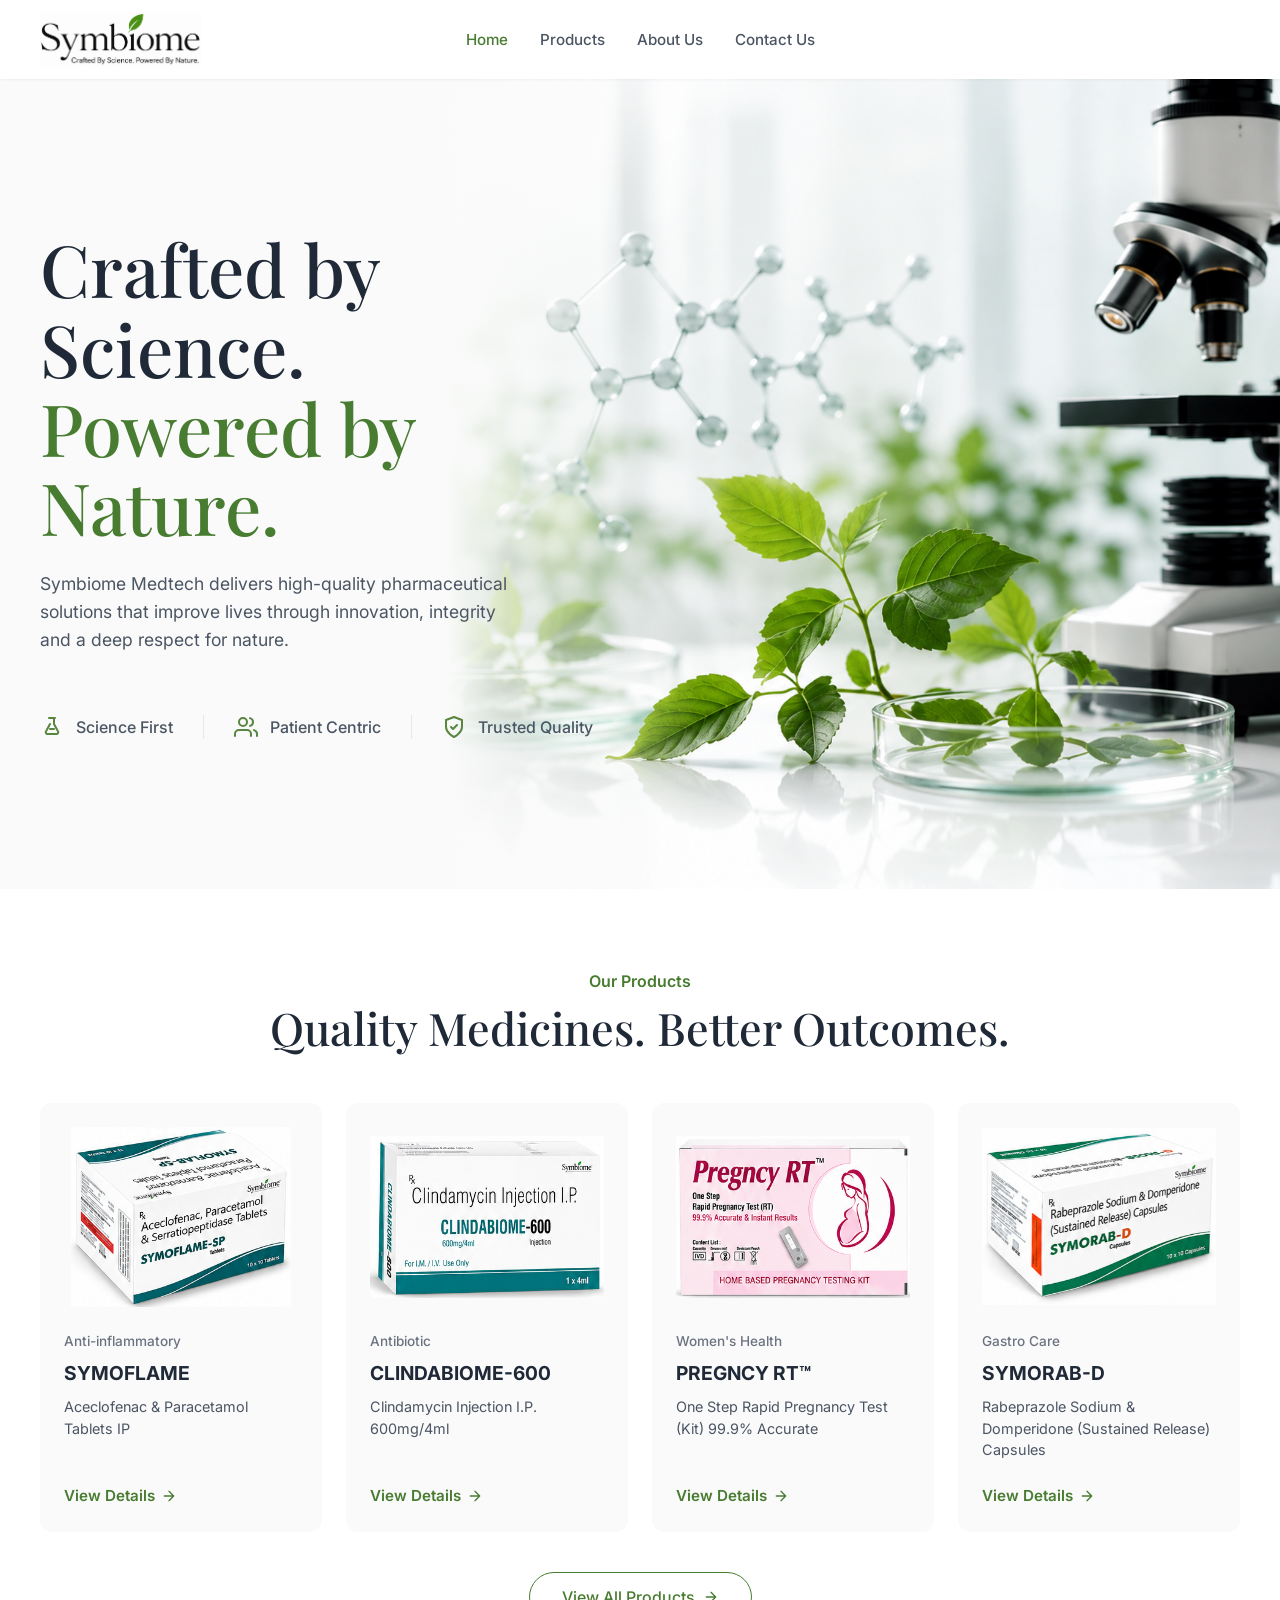
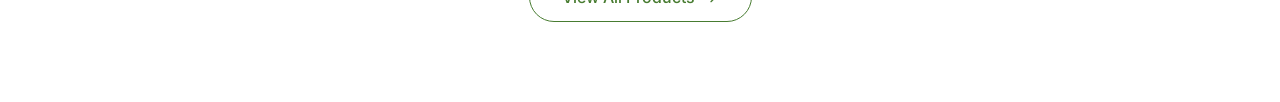
==== index.html @ 0b1f4dd1 "Building products page" ====
<!DOCTYPE html>
<html lang="en">

<head>
    <meta charset="UTF-8">
    <meta name="viewport" content="width=device-width, initial-scale=1.0">
    <title>Symbiome | Crafted by Science. Powered by Nature.</title>
    <link rel="preconnect" href="https://fonts.googleapis.com">
    <link rel="preconnect" href="https://fonts.gstatic.com" crossorigin>
    <link
        href="https://fonts.googleapis.com/css2?family=Inter:wght@400;500;600&family=Playfair+Display:wght@400;500;600;700&display=swap"
        rel="stylesheet">
    <link rel="stylesheet" href="styles.css">
</head>

<body>

    <!-- Header Navigation -->
    <header class="navbar">
        <div class="nav-container">
            <div class="logo">
                <a href="index.html">
                    <img src="images/logo.png" alt="Symbiome Logo" class="logo-img">
                </a>
            </div>

            <nav class="nav-links">
                <a href="index.html" class="active">Home</a>
                <a href="products.html">Products</a>
                <a href="about.html">About Us</a>
                <a href="contact.html">Contact Us</a>
            </nav>

            <button class="mobile-menu-btn" aria-label="Toggle navigation">
                <span class="bar"></span>
                <span class="bar"></span>
                <span class="bar"></span>
            </button>
        </div>
    </header>

    <!-- Hero Section -->
    <section class="hero-section">
        <!-- The background image could be absolute positioned or as a separate column.
             Based on the image, the background seems mostly a light subtle color or white, 
             and the microscope image is placed on the right. -->
        <div class="hero-bg-image">
            <img src="images/home-hero.png" alt="Microscope and plant on desk">
        </div>

        <div class="hero-container">
            <div class="hero-content">
                <h1 class="hero-title">
                    Crafted by Science.<br>
                    <span class="text-green">Powered by Nature.</span>
                </h1>

                <p class="hero-description">
                    Symbiome Medtech delivers high-quality pharmaceutical solutions that improve lives through
                    innovation, integrity and a deep respect for nature.
                </p>



                <div class="hero-features">
                    <div class="feature-item">
                        <div class="feature-icon">
                            <!-- Beaker Icon -->
                            <svg width="24" height="24" viewBox="0 0 24 24" fill="none" stroke="#58853f"
                                stroke-width="2" stroke-linecap="round" stroke-linejoin="round">
                                <path d="M9 3h6" />
                                <path d="M10 9l-3.5 6.5A2 2 0 0 0 8.24 19h7.53a2 2 0 0 0 1.74-3.5L14 9V3M10 14h4" />
                            </svg>
                        </div>
                        <span class="feature-text">Science First</span>
                    </div>

                    <div class="feature-divider"></div>

                    <div class="feature-item">
                        <div class="feature-icon">
                            <!-- People Icon -->
                            <svg width="24" height="24" viewBox="0 0 24 24" fill="none" stroke="#58853f"
                                stroke-width="2" stroke-linecap="round" stroke-linejoin="round">
                                <path d="M17 21v-2a4 4 0 0 0-4-4H5a4 4 0 0 0-4 4v2" />
                                <circle cx="9" cy="7" r="4" />
                                <path d="M23 21v-2a4 4 0 0 0-3-3.87" />
                                <path d="M16 3.13a4 4 0 0 1 0 7.75" />
                            </svg>
                        </div>
                        <span class="feature-text">Patient Centric</span>
                    </div>

                    <div class="feature-divider"></div>

                    <div class="feature-item">
                        <div class="feature-icon">
                            <!-- Shield Check Icon -->
                            <svg width="24" height="24" viewBox="0 0 24 24" fill="none" stroke="#58853f"
                                stroke-width="2" stroke-linecap="round" stroke-linejoin="round">
                                <path d="M12 22s8-4 8-10V5l-8-3-8 3v7c0 6 8 10 8 10z" />
                                <path d="M9 12l2 2 4-4" />
                            </svg>
                        </div>
                        <span class="feature-text">Trusted Quality</span>
                    </div>
                </div>
            </div>
        </div>
    </section>

    <!-- Products Section -->
    <section class="products-section">
        <div class="container">
            <div class="section-header text-center">
                <span class="subheading text-green">Our Products</span>
                <h2 class="heading">Quality Medicines. Better Outcomes.</h2>
            </div>
            
            <div class="products-grid">
                <!-- Product 1 -->
                <div class="product-card">
                    <div class="product-image">
                        <img src="images/prod1.png" alt="SYMOFLAME">
                    </div>
                    <div class="product-info">
                        <span class="product-category">Anti-inflammatory</span>
                        <h3 class="product-title">SYMOFLAME</h3>
                        <p class="product-desc">Aceclofenac & Paracetamol Tablets IP</p>
                        <a href="#" class="view-details">View Details <svg width="16" height="16" viewBox="0 0 24 24" fill="none" stroke="currentColor" stroke-width="2" stroke-linecap="round" stroke-linejoin="round"><path d="M5 12h14M12 5l7 7-7 7"/></svg></a>
                    </div>
                </div>

                <!-- Product 2 -->
                <div class="product-card">
                    <div class="product-image">
                        <img src="images/prod2.png" alt="CLINDABIOME-600">
                    </div>
                    <div class="product-info">
                        <span class="product-category">Antibiotic</span>
                        <h3 class="product-title">CLINDABIOME-600</h3>
                        <p class="product-desc">Clindamycin Injection I.P. 600mg/4ml</p>
                        <a href="#" class="view-details">View Details <svg width="16" height="16" viewBox="0 0 24 24" fill="none" stroke="currentColor" stroke-width="2" stroke-linecap="round" stroke-linejoin="round"><path d="M5 12h14M12 5l7 7-7 7"/></svg></a>
                    </div>
                </div>

                <!-- Product 3 -->
                <div class="product-card">
                    <div class="product-image">
                        <img src="images/prod3.png" alt="PREGNCY RT">
                    </div>
                    <div class="product-info">
                        <span class="product-category">Women's Health</span>
                        <h3 class="product-title">PREGNCY RT&trade;</h3>
                        <p class="product-desc">One Step Rapid Pregnancy Test (Kit) 99.9% Accurate</p>
                        <a href="#" class="view-details">View Details <svg width="16" height="16" viewBox="0 0 24 24" fill="none" stroke="currentColor" stroke-width="2" stroke-linecap="round" stroke-linejoin="round"><path d="M5 12h14M12 5l7 7-7 7"/></svg></a>
                    </div>
                </div>

                <!-- Product 4 -->
                <div class="product-card">
                    <div class="product-image">
                        <img src="images/prod4.png" alt="SYMORAB-D">
                    </div>
                    <div class="product-info">
                        <span class="product-category">Gastro Care</span>
                        <h3 class="product-title">SYMORAB-D</h3>
                        <p class="product-desc">Rabeprazole Sodium & Domperidone (Sustained Release) Capsules</p>
                        <a href="#" class="view-details">View Details <svg width="16" height="16" viewBox="0 0 24 24" fill="none" stroke="currentColor" stroke-width="2" stroke-linecap="round" stroke-linejoin="round"><path d="M5 12h14M12 5l7 7-7 7"/></svg></a>
                    </div>
                </div>
            </div>

            <div class="text-center mt-40">
                <a href="#" class="btn btn-outline">View All Products <svg width="16" height="16" viewBox="0 0 24 24" fill="none" stroke="currentColor" stroke-width="2" stroke-linecap="round" stroke-linejoin="round"><path d="M5 12h14M12 5l7 7-7 7"/></svg></a>
            </div>
        </div>
    </section>

    <script>
        const mobileMenuBtn = document.querySelector('.mobile-menu-btn');
        const navLinks = document.querySelector('.nav-links');

        mobileMenuBtn.addEventListener('click', () => {
            navLinks.classList.toggle('active-menu');
            mobileMenuBtn.classList.toggle('open');
        });
    </script>
</body>

</html>
---- styles.css ----
/* CSS Variables */
:root {
    --primary-green: #487C31;
    --dark-green: #376324;
    --text-dark: #1F2937;
    --text-gray: #4B5563;
    --text-light: #6B7280;
    --bg-white: #ffffff;
    --border-color: #E5E7EB;

    --font-serif: 'Playfair Display', serif;
    --font-sans: 'Inter', sans-serif;
}

/* Reset and Base Styles */
* {
    margin: 0;
    padding: 0;
    box-sizing: border-box;
}

body {
    font-family: var(--font-sans);
    color: var(--text-dark);
    line-height: 1.5;
    background-color: var(--bg-white);
    overflow-x: hidden;
}

a {
    text-decoration: none;
    color: inherit;
    transition: all 0.3s ease;
}

/* Typography */
h1,
h2,
h3,
h4,
h5,
h6 {
    font-family: var(--font-serif);
    color: var(--text-dark);
    font-weight: 500;
}

.text-green {
    color: var(--primary-green);
}

/* Buttons */
.btn {
    display: inline-flex;
    align-items: center;
    justify-content: center;
    gap: 8px;
    background-color: var(--primary-green);
    color: white;
    font-weight: 500;
    border-radius: 9999px;
    border: none;
    cursor: pointer;
    transition: background-color 0.3s ease, transform 0.2s ease;
    text-decoration: none;
}

.btn:hover {
    background-color: var(--dark-green);
    transform: translateY(-2px);
}

.btn-primary {
    padding: 10px 24px;
    font-size: 0.95rem;
}

.btn-large {
    padding: 14px 32px;
    font-size: 1.1rem;
}

/* Header Navigation */
.navbar {
    position: relative;
    z-index: 100;
    background-color: var(--bg-white);
    box-shadow: 0 1px 3px rgba(0, 0, 0, 0.05);
    padding: 12px 0;
}

.nav-container {
    max-width: 1440px;
    margin: 0 auto;
    padding: 0 40px;
    display: flex;
    justify-content: space-between;
    align-items: center;
}

.logo a {
    display: flex;
    align-items: center;
}

.logo-img {
    height: 55px;
    /* Increased logo height */
    width: auto;
    object-fit: contain;
}

.nav-links {
    display: flex;
    gap: 32px;
    position: absolute;
    left: 50%;
    top: 50%;
    transform: translate(-50%, -50%);
}

.nav-links a {
    font-size: 0.95rem;
    font-weight: 500;
    color: var(--text-gray);
    position: relative;
}

.nav-links a.active {
    color: var(--primary-green);
}

.nav-links a:hover {
    color: var(--primary-green);
}

/* Hero Section */
.hero-section {
    position: relative;
    min-height: calc(100vh - 90px);
    display: flex;
    align-items: center;
    overflow: hidden;
    background-color: #F9FAF9;
    /* Solid background for left side */
}

.hero-bg-image {
    position: absolute;
    top: 0;
    right: 0;
    width: 65%;
    height: 100%;
    z-index: 0;
}

.hero-bg-image::before {
    content: '';
    position: absolute;
    top: 0;
    left: 0;
    width: 30%;
    height: 100%;
    background: linear-gradient(to right, #F9FAF9 0%, transparent 100%);
    z-index: 1;
}

.hero-bg-image img {
    width: 100%;
    height: 100%;
    object-fit: cover;
    object-position: left center;
}

.hero-container {
    max-width: 1440px;
    margin: 0 auto;
    padding: 0 40px;
    width: 100%;
    position: relative;
    z-index: 10;
    display: flex;
}

.hero-content {
    max-width: 600px;
    padding-top: 60px;
    padding-bottom: 60px;
}

.hero-title {
    font-size: 4.5rem;
    line-height: 1.1;
    margin-bottom: 24px;
    color: var(--text-dark);
}

.hero-description {
    font-size: 1.1rem;
    color: var(--text-gray);
    margin-bottom: 40px;
    line-height: 1.6;
    max-width: 480px;
}

/* Features Row */
.hero-features {
    display: flex;
    align-items: center;
    margin-top: 60px;
    gap: 30px;
}

.feature-item {
    display: flex;
    align-items: center;
    gap: 12px;
}

.feature-icon {
    display: flex;
    align-items: center;
    justify-content: center;
}

.feature-text {
    font-size: 1rem;
    font-weight: 500;
    color: var(--text-gray);
}

.feature-divider {
    width: 1px;
    height: 24px;
    background-color: var(--border-color);
}

/* Mobile Menu Button */
.mobile-menu-btn {
    display: none;
    background: none;
    border: none;
    cursor: pointer;
    width: 24px;
    height: 24px;
    position: relative;
    z-index: 200;
}

.mobile-menu-btn .bar {
    position: absolute;
    left: 0;
    width: 100%;
    height: 2px;
    background-color: var(--text-dark);
    transition: transform 0.3s ease, opacity 0.3s ease, top 0.3s ease;
}

.mobile-menu-btn .bar:nth-child(1) {
    top: 4px;
}

.mobile-menu-btn .bar:nth-child(2) {
    top: 11px;
}

.mobile-menu-btn .bar:nth-child(3) {
    top: 18px;
}

.mobile-menu-btn.open .bar:nth-child(1) {
    top: 11px;
    transform: rotate(45deg);
}

.mobile-menu-btn.open .bar:nth-child(2) {
    opacity: 0;
}

.mobile-menu-btn.open .bar:nth-child(3) {
    top: 11px;
    transform: rotate(-45deg);
}

/* Utility Classes */
.container {
    max-width: 1440px;
    margin: 0 auto;
    padding: 0 40px;
    width: 100%;
}

.text-center {
    text-align: center;
}

.mt-40 {
    margin-top: 40px;
}

/* Outline Button */
.btn-outline {
    background-color: transparent;
    color: var(--primary-green);
    border: 1px solid var(--primary-green);
    border-radius: 9999px;
    padding: 12px 32px;
    display: inline-flex;
    align-items: center;
    gap: 8px;
    font-weight: 500;
    transition: all 0.3s ease;
}

.btn-outline:hover {
    background-color: var(--primary-green);
    color: white;
}

/* Products Section */
.products-section {
    padding: 80px 0;
    background-color: #ffffff;
}

.section-header {
    margin-bottom: 48px;
}

.section-header .subheading {
    display: block;
    font-size: 1rem;
    font-weight: 600;
    margin-bottom: 8px;
    font-family: var(--font-sans);
}

.section-header .heading {
    font-size: 2.8rem;
    line-height: 1.2;
    color: var(--text-dark);
}

.products-grid {
    display: grid;
    grid-template-columns: repeat(4, 1fr);
    gap: 24px;
}

.product-card {
    background-color: #FAFAFA;
    border-radius: 12px;
    padding: 24px;
    transition: transform 0.3s ease, box-shadow 0.3s ease;
    display: flex;
    flex-direction: column;
}

.product-card:hover {
    transform: translateY(-5px);
    box-shadow: 0 10px 20px rgba(0, 0, 0, 0.05);
}

.product-image {
    background-color: transparent;
    border-radius: 8px;
    margin-bottom: 24px;
    display: flex;
    align-items: center;
    justify-content: center;
    height: 180px;
}

.product-image img {
    max-width: 100%;
    max-height: 100%;
    object-fit: contain;
}

.product-info {
    display: flex;
    flex-direction: column;
    flex-grow: 1;
}

.product-category {
    font-size: 0.85rem;
    color: var(--text-light);
    margin-bottom: 8px;
    font-weight: 500;
}

.product-title {
    font-size: 1.2rem;
    font-family: var(--font-sans);
    font-weight: 700;
    margin-bottom: 8px;
    color: var(--text-dark);
}

.product-desc {
    font-size: 0.9rem;
    color: var(--text-gray);
    margin-bottom: 24px;
    line-height: 1.5;
    flex-grow: 1;
}

.view-details {
    display: inline-flex;
    align-items: center;
    gap: 6px;
    color: var(--primary-green);
    font-weight: 600;
    font-size: 0.95rem;
    margin-top: auto;
    /* Push to bottom */
}

.view-details svg {
    transition: transform 0.2s ease;
}

.view-details:hover svg {
    transform: translateX(4px);
}

/* Responsive Design */
@media (max-width: 1200px) {
    .hero-title {
        font-size: 3.5rem;
    }

    .products-grid {
        grid-template-columns: repeat(3, 1fr);
    }
}

@media (max-width: 1024px) {
    .nav-links {
        display: flex;
        flex-direction: column;
        position: absolute;
        top: 100%;
        left: 0;
        right: 0;
        background: var(--bg-white);
        padding: 20px 40px;
        box-shadow: 0 4px 6px rgba(0, 0, 0, 0.1);
        transform: translateY(-20px);
        gap: 16px;
        opacity: 0;
        visibility: hidden;
        transition: opacity 0.3s ease, transform 0.3s ease, visibility 0.3s ease;
    }

    .nav-links.active-menu {
        opacity: 1;
        visibility: visible;
        transform: translateY(0);
    }

    .mobile-menu-btn {
        display: block;
    }

    .hero-bg-image {
        width: 100%;
        opacity: 0.3;
        /* Make it transparent on smaller screens */
    }

    .hero-section {
        background: rgba(255, 255, 255, 0.85);
    }

    .hero-content {
        max-width: 100%;
    }

    .products-grid {
        grid-template-columns: repeat(2, 1fr);
    }

    .section-header .heading {
        font-size: 2.2rem;
    }
}

@media (max-width: 768px) {
    .hero-title {
        font-size: 2.8rem;
    }

    .hero-features {
        flex-direction: column;
        align-items: flex-start;
        gap: 16px;
    }

    .feature-divider {
        display: none;
    }

    .nav-container {
        padding: 0 20px;
    }

    .hero-container {
        padding: 0 20px;
    }

    .products-grid {
        grid-template-columns: 1fr;
    }
}
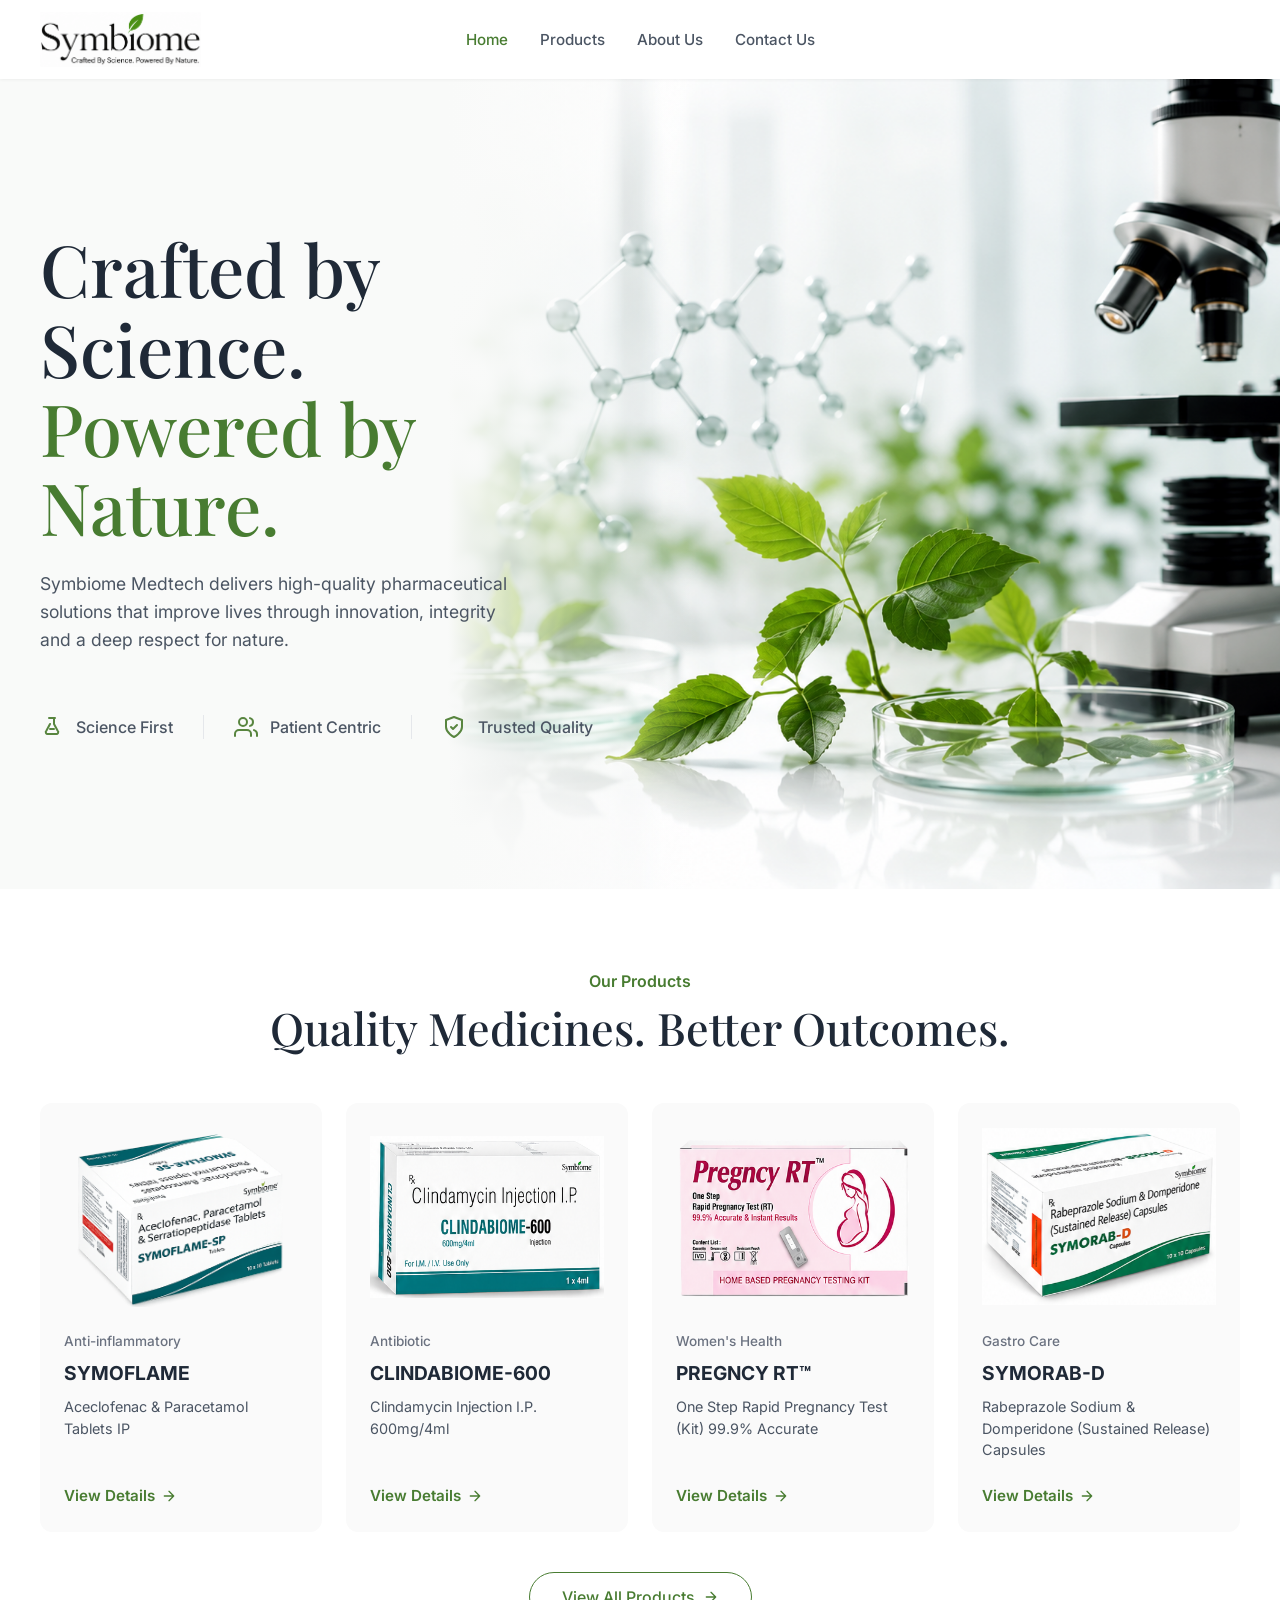
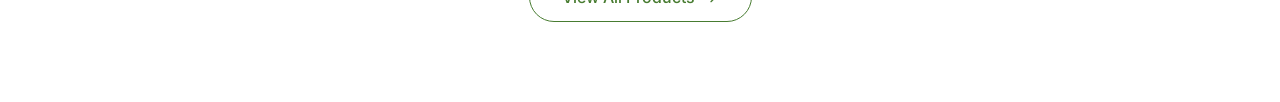
==== commit 5e65d403: "Footer" ====
--- a/index.html
+++ b/index.html
@@ -116,63 +116,83 @@
                 <span class="subheading text-green">Our Products</span>
                 <h2 class="heading">Quality Medicines. Better Outcomes.</h2>
             </div>
-            
+
             <div class="products-grid">
                 <!-- Product 1 -->
                 <div class="product-card">
                     <div class="product-image">
-                        <img src="images/prod1.png" alt="SYMOFLAME">
+                        <img src="images/symoflame-sp.png" alt="SYMOFLAME">
                     </div>
                     <div class="product-info">
                         <span class="product-category">Anti-inflammatory</span>
                         <h3 class="product-title">SYMOFLAME</h3>
                         <p class="product-desc">Aceclofenac & Paracetamol Tablets IP</p>
-                        <a href="#" class="view-details">View Details <svg width="16" height="16" viewBox="0 0 24 24" fill="none" stroke="currentColor" stroke-width="2" stroke-linecap="round" stroke-linejoin="round"><path d="M5 12h14M12 5l7 7-7 7"/></svg></a>
+                        <a href="#" class="view-details">View Details <svg width="16" height="16" viewBox="0 0 24 24"
+                                fill="none" stroke="currentColor" stroke-width="2" stroke-linecap="round"
+                                stroke-linejoin="round">
+                                <path d="M5 12h14M12 5l7 7-7 7" />
+                            </svg></a>
                     </div>
                 </div>
 
                 <!-- Product 2 -->
                 <div class="product-card">
                     <div class="product-image">
-                        <img src="images/prod2.png" alt="CLINDABIOME-600">
+                        <img src="images/clindabioome-600.png" alt="CLINDABIOME-600">
                     </div>
                     <div class="product-info">
                         <span class="product-category">Antibiotic</span>
                         <h3 class="product-title">CLINDABIOME-600</h3>
                         <p class="product-desc">Clindamycin Injection I.P. 600mg/4ml</p>
-                        <a href="#" class="view-details">View Details <svg width="16" height="16" viewBox="0 0 24 24" fill="none" stroke="currentColor" stroke-width="2" stroke-linecap="round" stroke-linejoin="round"><path d="M5 12h14M12 5l7 7-7 7"/></svg></a>
+                        <a href="#" class="view-details">View Details <svg width="16" height="16" viewBox="0 0 24 24"
+                                fill="none" stroke="currentColor" stroke-width="2" stroke-linecap="round"
+                                stroke-linejoin="round">
+                                <path d="M5 12h14M12 5l7 7-7 7" />
+                            </svg></a>
                     </div>
                 </div>
 
                 <!-- Product 3 -->
                 <div class="product-card">
                     <div class="product-image">
-                        <img src="images/prod3.png" alt="PREGNCY RT">
+                        <img src="images/pregnancy-rt.png" alt="PREGNCY RT">
                     </div>
                     <div class="product-info">
                         <span class="product-category">Women's Health</span>
                         <h3 class="product-title">PREGNCY RT&trade;</h3>
                         <p class="product-desc">One Step Rapid Pregnancy Test (Kit) 99.9% Accurate</p>
-                        <a href="#" class="view-details">View Details <svg width="16" height="16" viewBox="0 0 24 24" fill="none" stroke="currentColor" stroke-width="2" stroke-linecap="round" stroke-linejoin="round"><path d="M5 12h14M12 5l7 7-7 7"/></svg></a>
+                        <a href="#" class="view-details">View Details <svg width="16" height="16" viewBox="0 0 24 24"
+                                fill="none" stroke="currentColor" stroke-width="2" stroke-linecap="round"
+                                stroke-linejoin="round">
+                                <path d="M5 12h14M12 5l7 7-7 7" />
+                            </svg></a>
                     </div>
                 </div>
 
                 <!-- Product 4 -->
                 <div class="product-card">
                     <div class="product-image">
-                        <img src="images/prod4.png" alt="SYMORAB-D">
+                        <img src="images/symorab-d.png" alt="SYMORAB-D">
                     </div>
                     <div class="product-info">
                         <span class="product-category">Gastro Care</span>
                         <h3 class="product-title">SYMORAB-D</h3>
                         <p class="product-desc">Rabeprazole Sodium & Domperidone (Sustained Release) Capsules</p>
-                        <a href="#" class="view-details">View Details <svg width="16" height="16" viewBox="0 0 24 24" fill="none" stroke="currentColor" stroke-width="2" stroke-linecap="round" stroke-linejoin="round"><path d="M5 12h14M12 5l7 7-7 7"/></svg></a>
+                        <a href="#" class="view-details">View Details <svg width="16" height="16" viewBox="0 0 24 24"
+                                fill="none" stroke="currentColor" stroke-width="2" stroke-linecap="round"
+                                stroke-linejoin="round">
+                                <path d="M5 12h14M12 5l7 7-7 7" />
+                            </svg></a>
                     </div>
                 </div>
             </div>
 
             <div class="text-center mt-40">
-                <a href="#" class="btn btn-outline">View All Products <svg width="16" height="16" viewBox="0 0 24 24" fill="none" stroke="currentColor" stroke-width="2" stroke-linecap="round" stroke-linejoin="round"><path d="M5 12h14M12 5l7 7-7 7"/></svg></a>
+                <a href="#" class="btn btn-outline">View All Products <svg width="16" height="16" viewBox="0 0 24 24"
+                        fill="none" stroke="currentColor" stroke-width="2" stroke-linecap="round"
+                        stroke-linejoin="round">
+                        <path d="M5 12h14M12 5l7 7-7 7" />
+                    </svg></a>
             </div>
         </div>
     </section>
--- a/styles.css
+++ b/styles.css
@@ -33,6 +33,13 @@
     transition: all 0.3s ease;
 }
 
+.container {
+    max-width: 1440px;
+    margin: 0 auto;
+    padding: 0 40px;
+    width: 100%;
+}
+
 /* Typography */
 h1,
 h2,
@@ -47,6 +54,14 @@
 
 .text-green {
     color: var(--primary-green);
+}
+
+.fw-600 {
+    font-weight: 600;
+}
+
+.block {
+    display: block;
 }
 
 /* Buttons */
@@ -422,6 +437,797 @@
 }
 
 .view-details:hover svg {
+    transform: translateX(4px);
+}
+
+/* Page Hero */
+.page-hero {
+    position: relative;
+    min-height: calc(100vh - 90px);
+    display: flex;
+    align-items: center;
+    background-color: #FAFAFA;
+    overflow: hidden;
+}
+
+.page-hero-bg {
+    position: absolute;
+    top: 0;
+    right: 0;
+    width: 60%;
+    height: 100%;
+    z-index: 0;
+}
+
+.page-hero-bg::before {
+    content: '';
+    position: absolute;
+    top: 0;
+    left: 0;
+    width: 40%;
+    height: 100%;
+    background: linear-gradient(to right, #FAFAFA 0%, transparent 100%);
+    z-index: 1;
+}
+
+.page-hero-bg img {
+    width: 100%;
+    height: 100%;
+    object-fit: cover;
+    object-position: left center;
+}
+
+.page-hero-content {
+    position: relative;
+    z-index: 10;
+    max-width: 500px;
+    padding: 60px 0;
+}
+
+.page-title {
+    font-size: 4.5rem;
+    color: var(--text-dark);
+    line-height: 1.1;
+    margin-bottom: 24px;
+}
+
+.title-divider {
+    width: 60px;
+    height: 2px;
+    background-color: var(--primary-green);
+    margin-bottom: 30px;
+}
+
+.page-subtitle {
+    font-size: 1.1rem;
+    color: var(--text-gray);
+    line-height: 1.6;
+}
+
+/* Featured Product Section */
+.featured-product {
+    position: relative;
+    padding: 100px 0;
+    background-color: #FAFAFA;
+}
+
+
+
+.featured-grid {
+    display: grid;
+    grid-template-columns: 1fr 1fr;
+    gap: 40px;
+    align-items: center;
+}
+
+.featured-content {
+    max-width: 600px;
+}
+
+.featured-content .subheading {
+    letter-spacing: 1px;
+    margin-bottom: 16px;
+}
+
+.fw-600 {
+    font-weight: 600;
+}
+
+.relative {
+    position: relative;
+}
+
+.z-10 {
+    z-index: 10;
+}
+
+.featured-title {
+    font-size: 3.5rem;
+    line-height: 1.1;
+    color: var(--text-dark);
+    font-family: var(--font-serif);
+    margin-bottom: 24px;
+}
+
+.block {
+    display: block;
+}
+
+.mb-30 {
+    margin-bottom: 30px !important;
+}
+
+.featured-subtitle {
+    font-size: 1.1rem;
+    color: var(--text-gray);
+    margin-bottom: 16px;
+    letter-spacing: 0.5px;
+}
+
+.featured-desc {
+    font-size: 1.1rem;
+    line-height: 1.6;
+    color: var(--text-gray);
+    margin-bottom: 48px;
+}
+
+.featured-features {
+    display: flex;
+    gap: 16px;
+    justify-content: space-between;
+}
+
+.feature-icon-box {
+    display: flex;
+    flex-direction: column;
+    align-items: center;
+    text-align: center;
+    flex: 1;
+}
+
+.icon-circle {
+    width: 48px;
+    height: 48px;
+    border-radius: 50%;
+    border: 1.5px solid var(--primary-green);
+    display: flex;
+    align-items: center;
+    justify-content: center;
+    color: var(--primary-green);
+    margin-bottom: 16px;
+    background-color: white;
+}
+
+.eo-text {
+    font-family: var(--font-sans);
+    font-weight: 700;
+    font-size: 1.1rem;
+}
+
+.icon-text {
+    font-size: 0.8rem;
+    color: var(--text-gray);
+    line-height: 1.4;
+    font-weight: 500;
+}
+
+.featured-image {
+    position: relative;
+    z-index: 10;
+    display: flex;
+    justify-content: flex-end;
+    align-items: center;
+    margin-right: calc(-1 * max(40px, 50vw - 680px));
+}
+
+.featured-image img {
+    max-width: 100%;
+    max-height: 650px;
+    object-fit: contain;
+    filter: drop-shadow(0 20px 40px rgba(0,0,0,0.1));
+    transform: scale(1.2);
+    transform-origin: right center;
+}
+
+/* Contact Section */
+.contact-section {
+    position: relative;
+    padding: 80px 0;
+    background-color: #FAFAFA;
+    min-height: calc(100vh - 90px);
+    overflow: hidden;
+}
+
+.contact-bg-image {
+    position: absolute;
+    top: 0;
+    right: 0;
+    width: 100%;
+    height: 100%;
+    z-index: 0;
+}
+
+.contact-bg-image img {
+    width: 100%;
+    height: 100%;
+    object-fit: cover;
+    object-position: right center;
+}
+
+.contact-grid {
+    display: grid;
+    grid-template-columns: 1fr 1fr;
+    gap: 60px;
+    align-items: center;
+}
+
+/* Contact Left Content */
+.contact-left {
+    max-width: 500px;
+}
+
+.contact-title {
+    font-size: 4rem;
+    font-family: var(--font-serif);
+    color: var(--text-dark);
+    margin-bottom: 24px;
+}
+
+.contact-desc {
+    font-size: 1.1rem;
+    color: var(--text-gray);
+    line-height: 1.6;
+    margin-bottom: 48px;
+}
+
+.contact-info-list {
+    display: flex;
+    flex-direction: column;
+}
+
+.contact-info-item {
+    display: flex;
+    align-items: flex-start;
+    gap: 20px;
+    padding: 24px 0;
+    border-bottom: 1px solid #E5E7EB;
+}
+
+.contact-info-item:last-child {
+    border-bottom: none;
+}
+
+.info-icon {
+    width: 48px;
+    height: 48px;
+    border-radius: 50%;
+    background-color: #F1F4F1;
+    color: var(--primary-green);
+    display: flex;
+    align-items: center;
+    justify-content: center;
+    flex-shrink: 0;
+}
+
+.info-text h5 {
+    font-size: 0.9rem;
+    color: var(--primary-green);
+    font-weight: 700;
+    margin-bottom: 4px;
+}
+
+.info-text p {
+    font-size: 0.95rem;
+    color: var(--text-dark);
+    line-height: 1.5;
+}
+
+/* Contact Right Content (Form Card) */
+.contact-right {
+    display: flex;
+    justify-content: center;
+}
+
+.contact-form-card {
+    background: #ffffff;
+    border-radius: 12px;
+    box-shadow: 0 20px 40px rgba(0,0,0,0.08);
+    width: 100%;
+    max-width: 600px;
+    overflow: hidden;
+    position: relative;
+}
+
+.form-header {
+    padding: 40px 40px 0 40px;
+    display: flex;
+    align-items: flex-start;
+    gap: 20px;
+    margin-bottom: 30px;
+}
+
+.form-icon {
+    width: 56px;
+    height: 56px;
+    border-radius: 50%;
+    background-color: #F1F4F1;
+    color: var(--primary-green);
+    display: flex;
+    align-items: center;
+    justify-content: center;
+    flex-shrink: 0;
+}
+
+.form-title h3 {
+    font-size: 1.5rem;
+    color: var(--primary-green);
+    font-family: var(--font-serif);
+    margin-bottom: 8px;
+}
+
+.form-title p {
+    font-size: 0.9rem;
+    color: var(--text-gray);
+    line-height: 1.5;
+}
+
+.contact-form {
+    padding: 0 40px 40px 40px;
+}
+
+.form-row {
+    display: flex;
+    gap: 20px;
+}
+
+.form-group {
+    margin-bottom: 20px;
+    flex: 1;
+}
+
+.form-group input,
+.form-group textarea {
+    width: 100%;
+    padding: 14px 16px;
+    border: 1px solid #E5E7EB;
+    border-radius: 8px;
+    font-family: var(--font-sans);
+    font-size: 0.95rem;
+    color: var(--text-dark);
+    transition: border-color 0.3s ease;
+    background-color: #FAFAFA;
+}
+
+.form-group input:focus,
+.form-group textarea:focus {
+    outline: none;
+    border-color: var(--primary-green);
+    background-color: #ffffff;
+}
+
+.submit-btn {
+    width: 100%;
+    background-color: #1a472a;
+    color: white;
+    padding: 16px;
+    border: none;
+    border-radius: 8px;
+    font-size: 1rem;
+    font-weight: 500;
+    cursor: pointer;
+    display: flex;
+    align-items: center;
+    justify-content: center;
+    gap: 12px;
+    transition: background-color 0.3s ease;
+}
+
+.submit-btn:hover {
+    background-color: #12331d;
+}
+
+.form-footer {
+    background-color: #F8F9F8;
+    padding: 24px 40px;
+    display: flex;
+    align-items: center;
+    justify-content: space-between;
+    gap: 20px;
+}
+
+.footer-item {
+    display: flex;
+    align-items: flex-start;
+    gap: 12px;
+    flex: 1;
+}
+
+.footer-item svg {
+    color: var(--primary-green);
+    flex-shrink: 0;
+    margin-top: 2px;
+}
+
+.footer-item p {
+    font-size: 0.75rem;
+    color: var(--text-gray);
+    line-height: 1.5;
+}
+
+.footer-hours strong {
+    font-size: 0.8rem;
+    color: var(--primary-green);
+    display: block;
+    margin-bottom: 4px;
+}
+
+.footer-divider {
+    width: 1px;
+    height: 40px;
+    background-color: #E5E7EB;
+}
+/* About Hero Section */
+.about-hero {
+    position: relative;
+    padding: 80px 0;
+    min-height: calc(100vh - 90px);
+    display: flex;
+    align-items: center;
+    overflow: hidden;
+    background-color: #F8F7F5;
+}
+
+.about-hero-bg {
+    position: absolute;
+    top: 0;
+    left: 0;
+    width: 100%;
+    height: 100%;
+    z-index: 0;
+}
+
+.about-hero-bg img {
+    width: 100%;
+    height: 100%;
+    object-fit: cover;
+    object-position: right center;
+}
+
+.about-hero-content {
+    max-width: 620px;
+    position: relative;
+    z-index: 10;
+}
+
+.about-subheading-group {
+    display: flex;
+    align-items: center;
+    gap: 16px;
+    margin-bottom: 24px;
+}
+
+.subheading-line {
+    height: 1px;
+    width: 40px;
+    background-color: var(--primary-green);
+}
+
+.about-hero-title {
+    font-size: 4.5rem;
+    font-family: var(--font-serif);
+    color: var(--text-dark);
+    line-height: 1.1;
+    margin-bottom: 30px;
+}
+
+.title-divider {
+    width: 60px;
+    height: 2px;
+    background-color: #E5E7EB;
+}
+
+.mb-30 {
+    margin-bottom: 30px;
+}
+
+.about-hero-desc {
+    font-size: 1.15rem;
+    color: var(--text-gray);
+    line-height: 1.6;
+    margin-bottom: 40px;
+}
+
+.about-hero-feature {
+    display: flex;
+    align-items: center;
+    gap: 16px;
+}
+
+.about-hero-feature .feature-icon-circle {
+    width: 60px;
+    height: 60px;
+    border-radius: 50%;
+    background-color: #E8EDE8;
+    color: var(--primary-green);
+    display: flex;
+    align-items: center;
+    justify-content: center;
+    flex-shrink: 0;
+}
+
+.about-hero-feature .feature-text p {
+    font-size: 1.05rem;
+    color: var(--text-dark);
+    line-height: 1.5;
+}
+
+/* Philosophy Section */
+.philosophy-section {
+    padding: 80px 0;
+    background-color: #ffffff;
+}
+
+.philosophy-box {
+    background-color: #F8F9F8;
+    border-radius: 20px;
+    padding: 80px 60px;
+}
+
+.philosophy-header {
+    margin-bottom: 60px;
+}
+
+.philosophy-header h2 {
+    font-size: 2.8rem;
+    color: var(--text-dark);
+    margin-top: 16px;
+}
+
+.philosophy-grid {
+    display: grid;
+    grid-template-columns: 1fr auto 1fr auto 1fr;
+    gap: 40px;
+    align-items: stretch;
+}
+
+.philosophy-card {
+    display: flex;
+    flex-direction: column;
+    align-items: center;
+    text-align: center;
+}
+
+.philosophy-icon {
+    width: 80px;
+    height: 80px;
+    border-radius: 50%;
+    background-color: #E8EDE8;
+    color: var(--primary-green);
+    display: flex;
+    align-items: center;
+    justify-content: center;
+    margin-bottom: 24px;
+}
+
+.philosophy-icon svg {
+    width: 40px;
+    height: 40px;
+}
+
+.philosophy-card-title {
+    font-size: 1.3rem;
+    color: var(--primary-green);
+    font-weight: 600;
+    margin-bottom: 16px;
+}
+
+.philosophy-card-desc {
+    font-size: 1.05rem;
+    color: var(--text-gray);
+    line-height: 1.7;
+}
+
+.philosophy-divider-vertical {
+    width: 1px;
+    background-color: #E5E7EB;
+    margin: 0 auto;
+}
+
+/* Range Section */
+.range-section {
+    padding: 80px 0 40px;
+    background-color: #ffffff;
+}
+
+.range-header {
+    display: flex;
+    align-items: center;
+    justify-content: space-between;
+    margin-bottom: 48px;
+    gap: 40px;
+}
+
+.range-header-left {
+    flex: 1;
+}
+
+.range-header-left .subheading {
+    display: block;
+    font-size: 0.9rem;
+    font-weight: 600;
+    margin-bottom: 12px;
+    letter-spacing: 1px;
+}
+
+.uppercase {
+    text-transform: uppercase;
+}
+
+.text-green {
+    color: var(--primary-green);
+}
+
+.range-header-left .heading {
+    font-size: 2.8rem;
+    line-height: 1.2;
+    color: var(--text-dark);
+}
+
+.range-header-divider {
+    width: 1px;
+    height: 80px;
+    background-color: #E5E7EB;
+}
+
+.range-header-right {
+    flex: 1;
+}
+
+.range-desc {
+    font-size: 1.1rem;
+    color: var(--text-gray);
+    line-height: 1.6;
+}
+
+.range-filters {
+    display: flex;
+    gap: 16px;
+    flex-wrap: wrap;
+    margin-bottom: 64px;
+    justify-content: center;
+}
+
+.filter-btn {
+    background: transparent;
+    border: 1px solid #E5E7EB;
+    color: var(--text-gray);
+    padding: 10px 24px;
+    border-radius: 9999px;
+    font-size: 0.95rem;
+    font-weight: 500;
+    cursor: pointer;
+    transition: all 0.3s ease;
+}
+
+.filter-btn:hover {
+    border-color: var(--primary-green);
+    color: var(--primary-green);
+}
+
+.filter-btn.active {
+    border-color: var(--primary-green);
+    color: var(--primary-green);
+}
+
+.range-grid {
+    display: grid;
+    grid-template-columns: repeat(3, 1fr);
+    gap: 24px;
+}
+
+.range-card {
+    background-color: #F8F9FA;
+    border-radius: 16px;
+    padding: 32px;
+    display: flex;
+    flex-direction: column;
+    transition: transform 0.3s ease, box-shadow 0.3s ease;
+}
+
+.range-card:hover {
+    transform: translateY(-5px);
+    box-shadow: 0 10px 30px rgba(0,0,0,0.05);
+}
+
+.range-card-img {
+    height: 200px;
+    display: flex;
+    align-items: center;
+    justify-content: center;
+    margin-bottom: 32px;
+}
+
+.range-card-img img {
+    max-width: 100%;
+    max-height: 100%;
+    object-fit: contain;
+}
+
+.range-card-info {
+    display: flex;
+    flex-direction: column;
+    flex-grow: 1;
+}
+
+.range-category {
+    font-size: 0.75rem;
+    color: var(--primary-green);
+    text-transform: uppercase;
+    font-weight: 600;
+    letter-spacing: 0.5px;
+    margin-bottom: 8px;
+}
+
+.range-title {
+    font-size: 1.4rem;
+    font-family: var(--font-sans);
+    font-weight: 700;
+    color: var(--text-dark);
+    margin-bottom: 8px;
+}
+
+.range-subtitle {
+    font-size: 0.95rem;
+    color: var(--text-gray);
+    line-height: 1.5;
+    margin-bottom: 24px;
+    flex-grow: 1;
+}
+
+.range-card-bottom {
+    display: flex;
+    align-items: center;
+    justify-content: space-between;
+    margin-top: auto;
+}
+
+.range-pack {
+    background-color: #E5E7EB;
+    color: var(--text-dark);
+    font-size: 0.85rem;
+    font-weight: 500;
+    padding: 6px 12px;
+    border-radius: 6px;
+}
+
+.range-pack-group {
+    display: flex;
+    gap: 8px;
+}
+
+.range-arrow {
+    width: 40px;
+    height: 40px;
+    border-radius: 50%;
+    border: 1px solid #1F2937;
+    display: flex;
+    align-items: center;
+    justify-content: center;
+    color: var(--text-dark);
+    transition: all 0.3s ease;
+}
+
+.range-arrow svg {
+    transition: transform 0.3s ease;
+}
+
+.range-arrow:hover {
+    background-color: var(--primary-green);
+    border-color: var(--primary-green);
+    color: white;
+}
+
+.range-arrow:hover svg {
     transform: translateX(4px);
 }
 
@@ -464,7 +1270,8 @@
         display: block;
     }
 
-    .hero-bg-image {
+    .hero-bg-image,
+    .page-hero-bg {
         width: 100%;
         opacity: 0.3;
         /* Make it transparent on smaller screens */
@@ -481,6 +1288,36 @@
     .products-grid {
         grid-template-columns: repeat(2, 1fr);
     }
+    
+    .range-grid {
+        grid-template-columns: repeat(2, 1fr);
+    }
+
+    .range-header {
+        flex-direction: column;
+        text-align: center;
+        gap: 24px;
+    }
+
+    .featured-grid {
+        grid-template-columns: 1fr;
+        gap: 60px;
+    }
+
+
+
+    .contact-grid {
+        grid-template-columns: 1fr;
+        gap: 60px;
+    }
+
+    .contact-bg-image {
+        display: none;
+    }
+
+    .range-header-divider {
+        display: none;
+    }
 
     .section-header .heading {
         font-size: 2.2rem;
@@ -491,6 +1328,11 @@
     .hero-title {
         font-size: 2.8rem;
     }
+
+    .page-title {
+        font-size: 3rem;
+    }
+
 
     .hero-features {
         flex-direction: column;
@@ -513,4 +1355,79 @@
     .products-grid {
         grid-template-columns: 1fr;
     }
+
+    .range-grid {
+        grid-template-columns: 1fr;
+    }
+
+    .featured-title {
+        font-size: 2.5rem;
+    }
+
+    .featured-features {
+        flex-wrap: wrap;
+        gap: 24px;
+    }
+    
+    .feature-icon-box {
+        flex: 1 1 40%;
+    }
+
+    .featured-image {
+        margin-right: -20px;
+    }
+
+    .featured-image img {
+        transform: scale(1); /* Reset scaling on mobile */
+    }
+
+    .form-row {
+        flex-direction: column;
+        gap: 0;
+    }
+
+    .form-header,
+    .contact-form {
+        padding-left: 24px;
+        padding-right: 24px;
+    }
+
+    .form-footer {
+        flex-direction: column;
+        padding: 24px;
+    }
+
+    .footer-divider {
+        display: none;
+    }
+
+    .philosophy-grid {
+        grid-template-columns: 1fr;
+        gap: 48px;
+    }
+
+    .philosophy-divider-vertical {
+        display: none;
+    }
+
+    .philosophy-box {
+        padding: 40px 24px;
+    }
+
+    .philosophy-header h2 {
+        font-size: 2.2rem;
+    }
+
+    .about-hero {
+        min-height: auto;
+        padding: 60px 0;
+    }
+
+    .about-hero-bg {
+        opacity: 0.3;
+    }
+
+    .about-hero-title {
+        font-size: 3.2rem;
+    }
 }
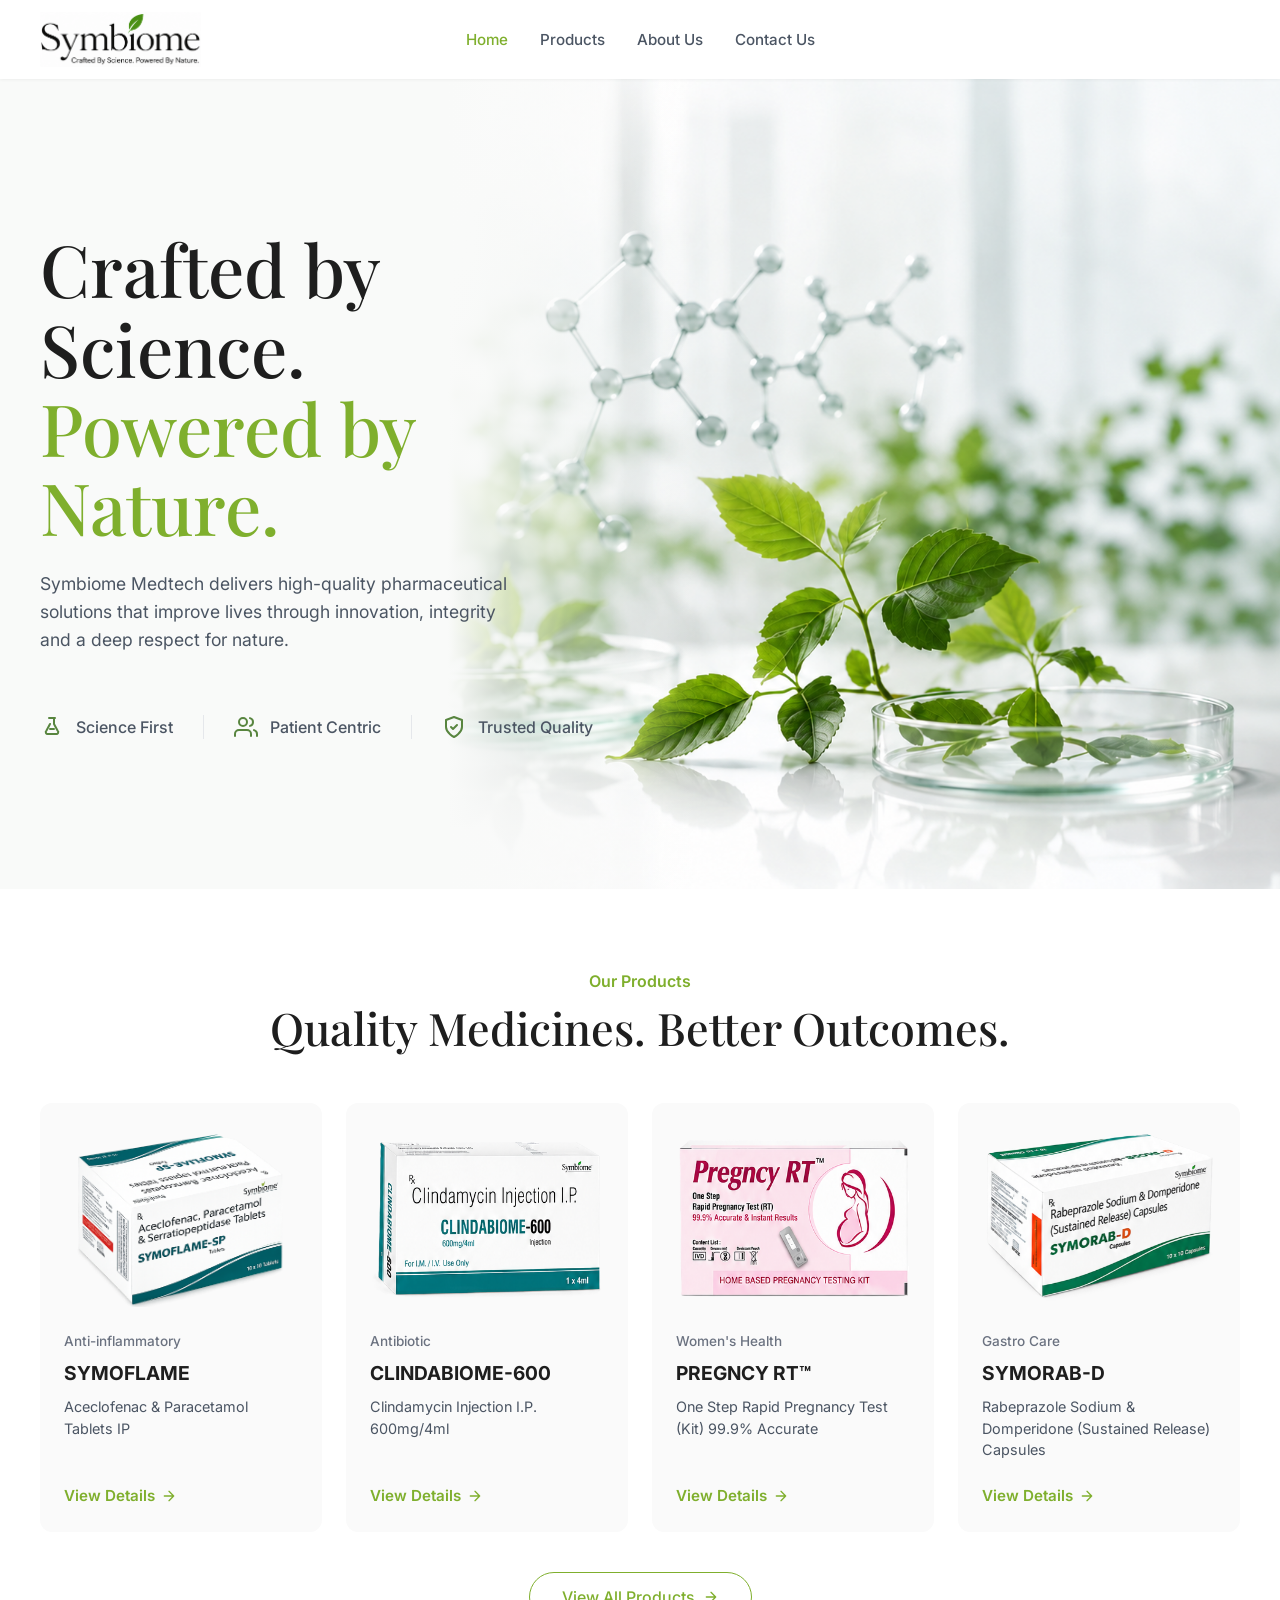
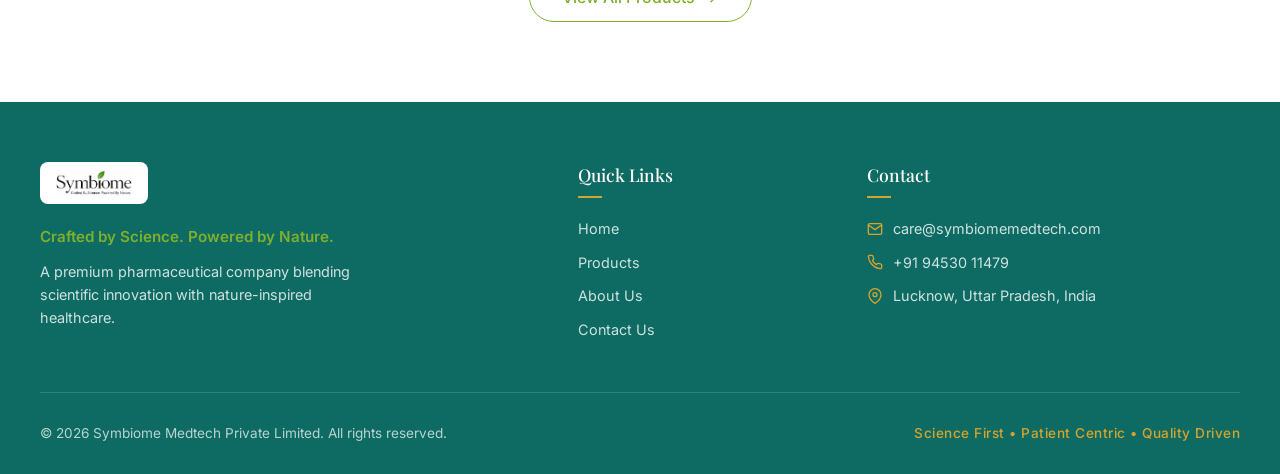
==== commit db92446a: "Final" ====
--- a/index.html
+++ b/index.html
@@ -127,7 +127,7 @@
                         <span class="product-category">Anti-inflammatory</span>
                         <h3 class="product-title">SYMOFLAME</h3>
                         <p class="product-desc">Aceclofenac & Paracetamol Tablets IP</p>
-                        <a href="#" class="view-details">View Details <svg width="16" height="16" viewBox="0 0 24 24"
+                        <a href="products.html" class="view-details">View Details <svg width="16" height="16" viewBox="0 0 24 24"
                                 fill="none" stroke="currentColor" stroke-width="2" stroke-linecap="round"
                                 stroke-linejoin="round">
                                 <path d="M5 12h14M12 5l7 7-7 7" />
@@ -144,7 +144,7 @@
                         <span class="product-category">Antibiotic</span>
                         <h3 class="product-title">CLINDABIOME-600</h3>
                         <p class="product-desc">Clindamycin Injection I.P. 600mg/4ml</p>
-                        <a href="#" class="view-details">View Details <svg width="16" height="16" viewBox="0 0 24 24"
+                        <a href="products.html" class="view-details">View Details <svg width="16" height="16" viewBox="0 0 24 24"
                                 fill="none" stroke="currentColor" stroke-width="2" stroke-linecap="round"
                                 stroke-linejoin="round">
                                 <path d="M5 12h14M12 5l7 7-7 7" />
@@ -161,7 +161,7 @@
                         <span class="product-category">Women's Health</span>
                         <h3 class="product-title">PREGNCY RT&trade;</h3>
                         <p class="product-desc">One Step Rapid Pregnancy Test (Kit) 99.9% Accurate</p>
-                        <a href="#" class="view-details">View Details <svg width="16" height="16" viewBox="0 0 24 24"
+                        <a href="products.html" class="view-details">View Details <svg width="16" height="16" viewBox="0 0 24 24"
                                 fill="none" stroke="currentColor" stroke-width="2" stroke-linecap="round"
                                 stroke-linejoin="round">
                                 <path d="M5 12h14M12 5l7 7-7 7" />
@@ -178,7 +178,7 @@
                         <span class="product-category">Gastro Care</span>
                         <h3 class="product-title">SYMORAB-D</h3>
                         <p class="product-desc">Rabeprazole Sodium & Domperidone (Sustained Release) Capsules</p>
-                        <a href="#" class="view-details">View Details <svg width="16" height="16" viewBox="0 0 24 24"
+                        <a href="products.html" class="view-details">View Details <svg width="16" height="16" viewBox="0 0 24 24"
                                 fill="none" stroke="currentColor" stroke-width="2" stroke-linecap="round"
                                 stroke-linejoin="round">
                                 <path d="M5 12h14M12 5l7 7-7 7" />
@@ -188,7 +188,7 @@
             </div>
 
             <div class="text-center mt-40">
-                <a href="#" class="btn btn-outline">View All Products <svg width="16" height="16" viewBox="0 0 24 24"
+                <a href="products.html" class="btn btn-outline">View All Products <svg width="16" height="16" viewBox="0 0 24 24"
                         fill="none" stroke="currentColor" stroke-width="2" stroke-linecap="round"
                         stroke-linejoin="round">
                         <path d="M5 12h14M12 5l7 7-7 7" />
@@ -196,6 +196,55 @@
             </div>
         </div>
     </section>
+
+    <!-- Footer Section -->
+    <footer class="site-footer">
+        <div class="container">
+            <div class="footer-grid">
+                <!-- Col 1: Brand Info -->
+                <div class="footer-col footer-brand">
+                    <img src="images/logo.png" alt="Symbiome Logo" class="footer-logo">
+                    <p class="footer-tagline">Crafted by Science. Powered by Nature.</p>
+                    <p class="footer-desc">A premium pharmaceutical company blending scientific innovation with nature-inspired healthcare.</p>
+                </div>
+
+                <!-- Col 2: Navigation Links -->
+                <div class="footer-col">
+                    <h4 class="footer-heading">Quick Links</h4>
+                    <ul class="footer-links">
+                        <li><a href="index.html">Home</a></li>
+                        <li><a href="products.html">Products</a></li>
+                        <li><a href="about.html">About Us</a></li>
+                        <li><a href="contact.html">Contact Us</a></li>
+                    </ul>
+                </div>
+
+                <!-- Col 3: Contact -->
+                <div class="footer-col">
+                    <h4 class="footer-heading">Contact</h4>
+                    <ul class="footer-contact">
+                        <li>
+                            <svg width="16" height="16" viewBox="0 0 24 24" fill="none" stroke="currentColor" stroke-width="2" stroke-linecap="round" stroke-linejoin="round"><path d="M4 4h16c1.1 0 2 .9 2 2v12c0 1.1-.9 2-2 2H4c-1.1 0-2-.9-2-2V6c0-1.1.9-2 2-2z"></path><polyline points="22,6 12,13 2,6"></polyline></svg>
+                            care@symbiomemedtech.com
+                        </li>
+                        <li>
+                            <svg width="16" height="16" viewBox="0 0 24 24" fill="none" stroke="currentColor" stroke-width="2" stroke-linecap="round" stroke-linejoin="round"><path d="M22 16.92v3a2 2 0 0 1-2.18 2 19.79 19.79 0 0 1-8.63-3.07 19.5 19.5 0 0 1-6-6 19.79 19.79 0 0 1-3.07-8.67A2 2 0 0 1 4.11 2h3a2 2 0 0 1 2 1.72 12.84 12.84 0 0 0 .7 2.81 2 2 0 0 1-.45 2.11L8.09 9.91a16 16 0 0 0 6 6l1.27-1.27a2 2 0 0 1 2.11-.45 12.84 12.84 0 0 0 2.81.7A2 2 0 0 1 22 16.92z"></path></svg>
+                            +91 94530 11479
+                        </li>
+                        <li>
+                            <svg width="16" height="16" viewBox="0 0 24 24" fill="none" stroke="currentColor" stroke-width="2" stroke-linecap="round" stroke-linejoin="round"><path d="M21 10c0 7-9 13-9 13s-9-6-9-13a9 9 0 0 1 18 0z"></path><circle cx="12" cy="10" r="3"></circle></svg>
+                            Lucknow, Uttar Pradesh, India
+                        </li>
+                    </ul>
+                </div>
+            </div>
+
+            <div class="footer-bottom">
+                <p>&copy; 2026 Symbiome Medtech Private Limited. All rights reserved.</p>
+                <p class="footer-gold-accent">Science First &bull; Patient Centric &bull; Quality Driven</p>
+            </div>
+        </div>
+    </footer>
 
     <script>
         const mobileMenuBtn = document.querySelector('.mobile-menu-btn');
--- a/styles.css
+++ b/styles.css
@@ -1,10 +1,11 @@
-/* CSS Variables */
+/* CSS Variables (Symbiome Brand Guidelines v1.0) */
 :root {
-    --primary-green: #487C31;
-    --dark-green: #376324;
-    --text-dark: #1F2937;
+    --primary-green: #7FAF2D;       /* Primary Green */
+    --dark-green: #0E6B63;          /* Dark Botanical Green */
+    --text-dark: #1E1E1E;           /* Charcoal */
     --text-gray: #4B5563;
     --text-light: #6B7280;
+    --accent-gold: #D6A32D;         /* Accent Gold */
     --bg-white: #ffffff;
     --border-color: #E5E7EB;
 
@@ -1430,4 +1431,129 @@
     .about-hero-title {
         font-size: 3.2rem;
     }
+}
+
+/* Site Footer (Brand Guidelines Compliant) */
+.site-footer {
+    background-color: #0E6B63; /* Dark Botanical Green */
+    color: #FFFFFF;
+    padding: 60px 0 30px;
+    margin-top: auto;
+}
+
+.footer-grid {
+    display: grid;
+    grid-template-columns: 2fr 1fr 1.5fr;
+    gap: 40px;
+    padding-bottom: 40px;
+    border-bottom: 1px solid rgba(255, 255, 255, 0.15);
+}
+
+.footer-logo {
+    height: 42px;
+    width: auto;
+    object-fit: contain;
+    margin-bottom: 16px;
+    background-color: #FFFFFF;
+    padding: 8px 16px;
+    border-radius: 8px;
+    display: inline-block;
+}
+
+.footer-tagline {
+    font-size: 0.95rem;
+    font-weight: 600;
+    color: #7FAF2D; /* Primary Green */
+    margin-bottom: 12px;
+}
+
+.footer-desc {
+    font-size: 0.9rem;
+    color: rgba(255, 255, 255, 0.8);
+    line-height: 1.6;
+    max-width: 320px;
+}
+
+.footer-heading {
+    font-size: 1.1rem;
+    font-family: var(--font-serif);
+    color: #FFFFFF;
+    margin-bottom: 20px;
+    position: relative;
+}
+
+.footer-heading::after {
+    content: '';
+    display: block;
+    width: 24px;
+    height: 2px;
+    background-color: #D6A32D; /* Accent Gold */
+    margin-top: 8px;
+}
+
+.footer-links,
+.footer-links-static,
+.footer-contact {
+    list-style: none;
+    padding: 0;
+    margin: 0;
+}
+
+.footer-links li,
+.footer-links-static li,
+.footer-contact li {
+    margin-bottom: 12px;
+    font-size: 0.9rem;
+    color: rgba(255, 255, 255, 0.8);
+    display: flex;
+    align-items: center;
+    gap: 10px;
+}
+
+.footer-links a {
+    color: rgba(255, 255, 255, 0.8);
+    transition: color 0.3s ease;
+}
+
+.footer-links a:hover {
+    color: #7FAF2D;
+}
+
+.footer-contact svg {
+    color: #D6A32D;
+    flex-shrink: 0;
+}
+
+.footer-bottom {
+    display: flex;
+    justify-content: space-between;
+    align-items: center;
+    padding-top: 30px;
+    font-size: 0.85rem;
+    color: rgba(255, 255, 255, 0.7);
+    flex-wrap: wrap;
+    gap: 16px;
+}
+
+.footer-gold-accent {
+    color: #D6A32D;
+    font-weight: 500;
+    letter-spacing: 0.5px;
+}
+
+@media (max-width: 900px) {
+    .footer-grid {
+        grid-template-columns: 1fr 1fr;
+        gap: 30px;
+    }
+}
+
+@media (max-width: 600px) {
+    .footer-grid {
+        grid-template-columns: 1fr;
+    }
+    .footer-bottom {
+        flex-direction: column;
+        text-align: center;
+    }
 }
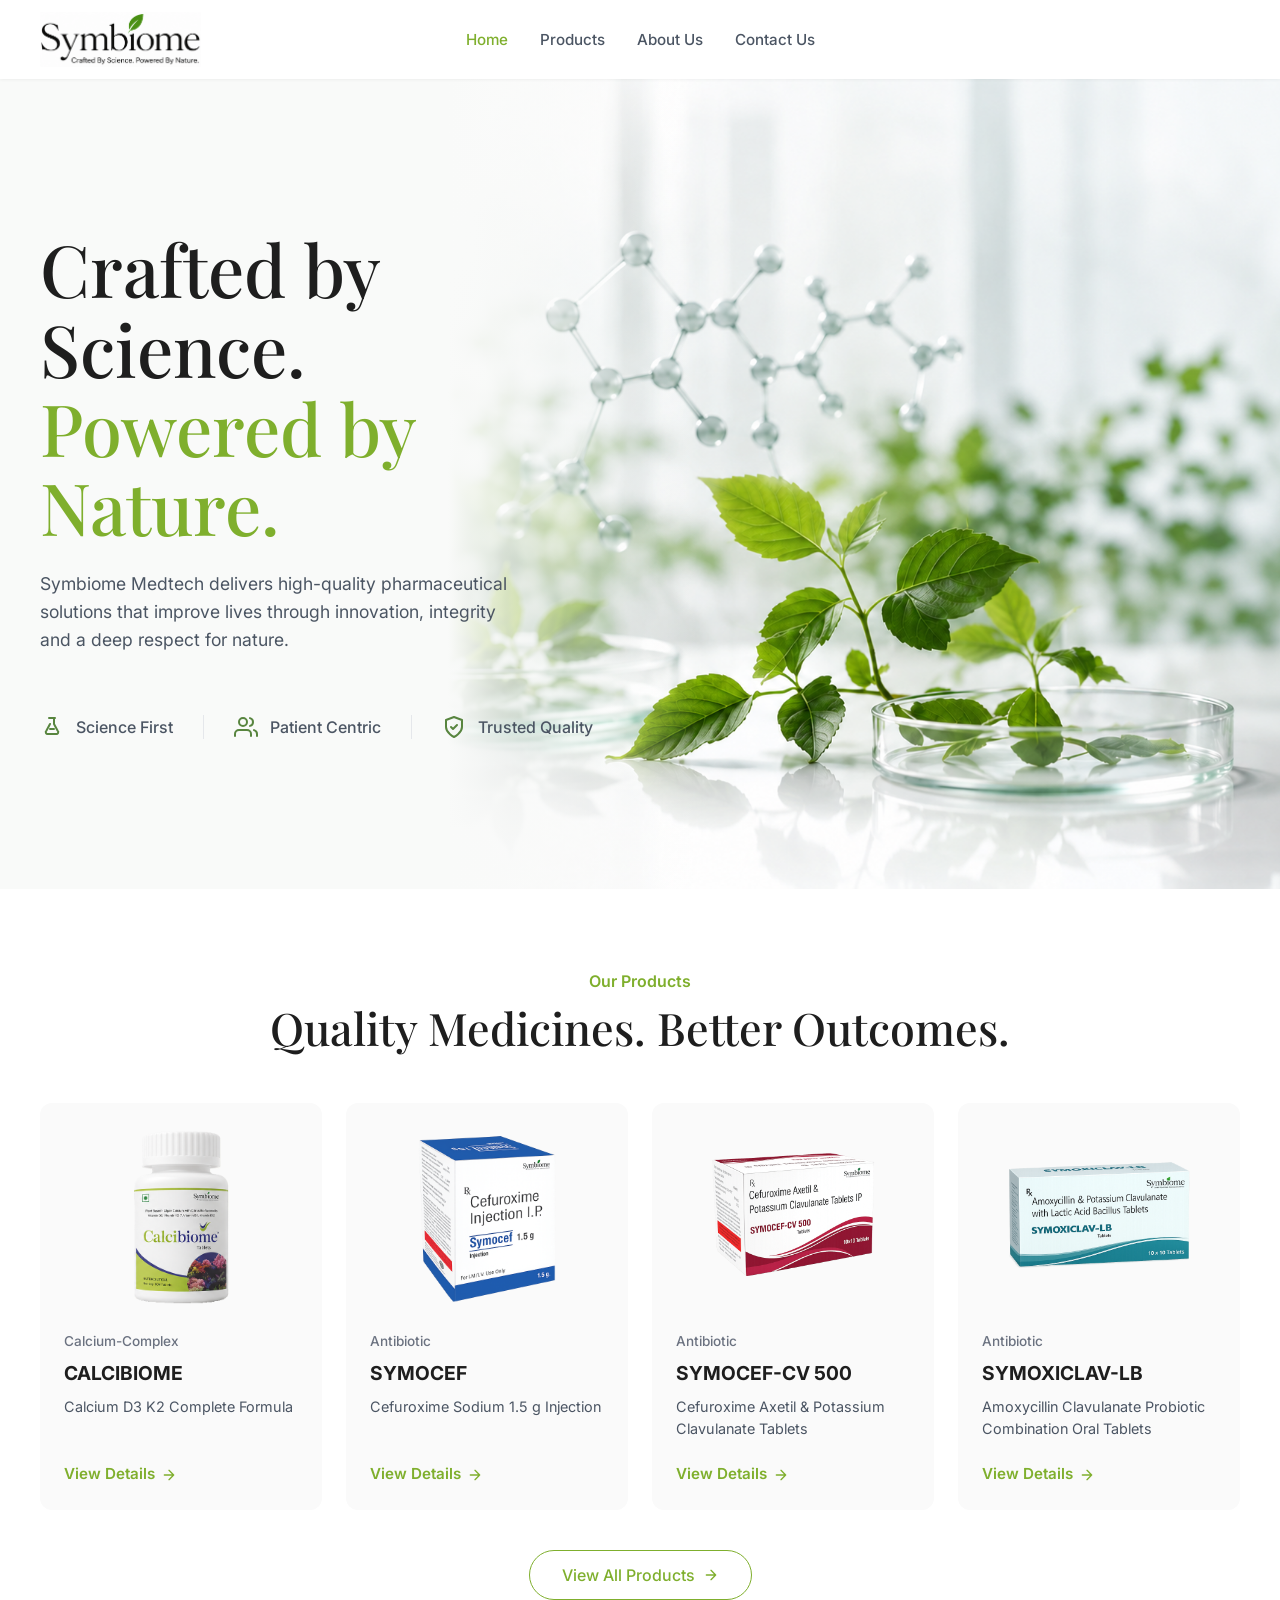
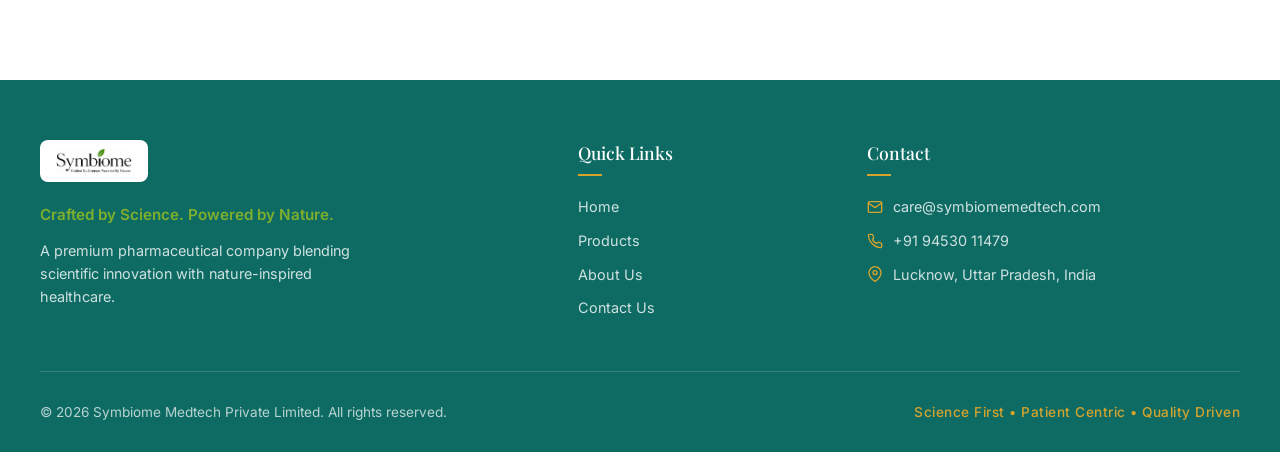
==== commit 2a2722cb: "Final site" ====
--- a/index.html
+++ b/index.html
@@ -121,15 +121,15 @@
                 <!-- Product 1 -->
                 <div class="product-card">
                     <div class="product-image">
-                        <img src="images/symoflame-sp.png" alt="SYMOFLAME">
-                    </div>
-                    <div class="product-info">
-                        <span class="product-category">Anti-inflammatory</span>
-                        <h3 class="product-title">SYMOFLAME</h3>
-                        <p class="product-desc">Aceclofenac & Paracetamol Tablets IP</p>
-                        <a href="products.html" class="view-details">View Details <svg width="16" height="16" viewBox="0 0 24 24"
-                                fill="none" stroke="currentColor" stroke-width="2" stroke-linecap="round"
-                                stroke-linejoin="round">
+                        <img src="images/calcibiome.png" alt="CALCIBIOME">
+                    </div>
+                    <div class="product-info">
+                        <span class="product-category">Calcium-Complex</span>
+                        <h3 class="product-title">CALCIBIOME</h3>
+                        <p class="product-desc">Calcium D3 K2 Complete Formula</p>
+                        <a href="products.html" class="view-details">View Details <svg width="16" height="16"
+                                viewBox="0 0 24 24" fill="none" stroke="currentColor" stroke-width="2"
+                                stroke-linecap="round" stroke-linejoin="round">
                                 <path d="M5 12h14M12 5l7 7-7 7" />
                             </svg></a>
                     </div>
@@ -138,15 +138,15 @@
                 <!-- Product 2 -->
                 <div class="product-card">
                     <div class="product-image">
-                        <img src="images/clindabioome-600.png" alt="CLINDABIOME-600">
+                        <img src="images/symocef.png" alt="SYMOCEF">
                     </div>
                     <div class="product-info">
                         <span class="product-category">Antibiotic</span>
-                        <h3 class="product-title">CLINDABIOME-600</h3>
-                        <p class="product-desc">Clindamycin Injection I.P. 600mg/4ml</p>
-                        <a href="products.html" class="view-details">View Details <svg width="16" height="16" viewBox="0 0 24 24"
-                                fill="none" stroke="currentColor" stroke-width="2" stroke-linecap="round"
-                                stroke-linejoin="round">
+                        <h3 class="product-title">SYMOCEF</h3>
+                        <p class="product-desc">Cefuroxime Sodium 1.5 g Injection</p>
+                        <a href="products.html" class="view-details">View Details <svg width="16" height="16"
+                                viewBox="0 0 24 24" fill="none" stroke="currentColor" stroke-width="2"
+                                stroke-linecap="round" stroke-linejoin="round">
                                 <path d="M5 12h14M12 5l7 7-7 7" />
                             </svg></a>
                     </div>
@@ -155,15 +155,15 @@
                 <!-- Product 3 -->
                 <div class="product-card">
                     <div class="product-image">
-                        <img src="images/pregnancy-rt.png" alt="PREGNCY RT">
-                    </div>
-                    <div class="product-info">
-                        <span class="product-category">Women's Health</span>
-                        <h3 class="product-title">PREGNCY RT&trade;</h3>
-                        <p class="product-desc">One Step Rapid Pregnancy Test (Kit) 99.9% Accurate</p>
-                        <a href="products.html" class="view-details">View Details <svg width="16" height="16" viewBox="0 0 24 24"
-                                fill="none" stroke="currentColor" stroke-width="2" stroke-linecap="round"
-                                stroke-linejoin="round">
+                        <img src="images/symocef-cv.png" alt="SYMOCEF-CV">
+                    </div>
+                    <div class="product-info">
+                        <span class="product-category">Antibiotic</span>
+                        <h3 class="product-title">SYMOCEF-CV 500</h3>
+                        <p class="product-desc">Cefuroxime Axetil & Potassium Clavulanate Tablets</p>
+                        <a href="products.html" class="view-details">View Details <svg width="16" height="16"
+                                viewBox="0 0 24 24" fill="none" stroke="currentColor" stroke-width="2"
+                                stroke-linecap="round" stroke-linejoin="round">
                                 <path d="M5 12h14M12 5l7 7-7 7" />
                             </svg></a>
                     </div>
@@ -172,15 +172,15 @@
                 <!-- Product 4 -->
                 <div class="product-card">
                     <div class="product-image">
-                        <img src="images/symorab-d.png" alt="SYMORAB-D">
-                    </div>
-                    <div class="product-info">
-                        <span class="product-category">Gastro Care</span>
-                        <h3 class="product-title">SYMORAB-D</h3>
-                        <p class="product-desc">Rabeprazole Sodium & Domperidone (Sustained Release) Capsules</p>
-                        <a href="products.html" class="view-details">View Details <svg width="16" height="16" viewBox="0 0 24 24"
-                                fill="none" stroke="currentColor" stroke-width="2" stroke-linecap="round"
-                                stroke-linejoin="round">
+                        <img src="images/symoxiclav-lb.png" alt="SYMORAB-D">
+                    </div>
+                    <div class="product-info">
+                        <span class="product-category">Antibiotic</span>
+                        <h3 class="product-title">SYMOXICLAV-LB</h3>
+                        <p class="product-desc">Amoxycillin Clavulanate Probiotic Combination Oral Tablets</p>
+                        <a href="products.html" class="view-details">View Details <svg width="16" height="16"
+                                viewBox="0 0 24 24" fill="none" stroke="currentColor" stroke-width="2"
+                                stroke-linecap="round" stroke-linejoin="round">
                                 <path d="M5 12h14M12 5l7 7-7 7" />
                             </svg></a>
                     </div>
@@ -188,8 +188,8 @@
             </div>
 
             <div class="text-center mt-40">
-                <a href="products.html" class="btn btn-outline">View All Products <svg width="16" height="16" viewBox="0 0 24 24"
-                        fill="none" stroke="currentColor" stroke-width="2" stroke-linecap="round"
+                <a href="products.html" class="btn btn-outline">View All Products <svg width="16" height="16"
+                        viewBox="0 0 24 24" fill="none" stroke="currentColor" stroke-width="2" stroke-linecap="round"
                         stroke-linejoin="round">
                         <path d="M5 12h14M12 5l7 7-7 7" />
                     </svg></a>
@@ -205,7 +205,8 @@
                 <div class="footer-col footer-brand">
                     <img src="images/logo.png" alt="Symbiome Logo" class="footer-logo">
                     <p class="footer-tagline">Crafted by Science. Powered by Nature.</p>
-                    <p class="footer-desc">A premium pharmaceutical company blending scientific innovation with nature-inspired healthcare.</p>
+                    <p class="footer-desc">A premium pharmaceutical company blending scientific innovation with
+                        nature-inspired healthcare.</p>
                 </div>
 
                 <!-- Col 2: Navigation Links -->
@@ -224,15 +225,29 @@
                     <h4 class="footer-heading">Contact</h4>
                     <ul class="footer-contact">
                         <li>
-                            <svg width="16" height="16" viewBox="0 0 24 24" fill="none" stroke="currentColor" stroke-width="2" stroke-linecap="round" stroke-linejoin="round"><path d="M4 4h16c1.1 0 2 .9 2 2v12c0 1.1-.9 2-2 2H4c-1.1 0-2-.9-2-2V6c0-1.1.9-2 2-2z"></path><polyline points="22,6 12,13 2,6"></polyline></svg>
+                            <svg width="16" height="16" viewBox="0 0 24 24" fill="none" stroke="currentColor"
+                                stroke-width="2" stroke-linecap="round" stroke-linejoin="round">
+                                <path d="M4 4h16c1.1 0 2 .9 2 2v12c0 1.1-.9 2-2 2H4c-1.1 0-2-.9-2-2V6c0-1.1.9-2 2-2z">
+                                </path>
+                                <polyline points="22,6 12,13 2,6"></polyline>
+                            </svg>
                             care@symbiomemedtech.com
                         </li>
                         <li>
-                            <svg width="16" height="16" viewBox="0 0 24 24" fill="none" stroke="currentColor" stroke-width="2" stroke-linecap="round" stroke-linejoin="round"><path d="M22 16.92v3a2 2 0 0 1-2.18 2 19.79 19.79 0 0 1-8.63-3.07 19.5 19.5 0 0 1-6-6 19.79 19.79 0 0 1-3.07-8.67A2 2 0 0 1 4.11 2h3a2 2 0 0 1 2 1.72 12.84 12.84 0 0 0 .7 2.81 2 2 0 0 1-.45 2.11L8.09 9.91a16 16 0 0 0 6 6l1.27-1.27a2 2 0 0 1 2.11-.45 12.84 12.84 0 0 0 2.81.7A2 2 0 0 1 22 16.92z"></path></svg>
+                            <svg width="16" height="16" viewBox="0 0 24 24" fill="none" stroke="currentColor"
+                                stroke-width="2" stroke-linecap="round" stroke-linejoin="round">
+                                <path
+                                    d="M22 16.92v3a2 2 0 0 1-2.18 2 19.79 19.79 0 0 1-8.63-3.07 19.5 19.5 0 0 1-6-6 19.79 19.79 0 0 1-3.07-8.67A2 2 0 0 1 4.11 2h3a2 2 0 0 1 2 1.72 12.84 12.84 0 0 0 .7 2.81 2 2 0 0 1-.45 2.11L8.09 9.91a16 16 0 0 0 6 6l1.27-1.27a2 2 0 0 1 2.11-.45 12.84 12.84 0 0 0 2.81.7A2 2 0 0 1 22 16.92z">
+                                </path>
+                            </svg>
                             +91 94530 11479
                         </li>
                         <li>
-                            <svg width="16" height="16" viewBox="0 0 24 24" fill="none" stroke="currentColor" stroke-width="2" stroke-linecap="round" stroke-linejoin="round"><path d="M21 10c0 7-9 13-9 13s-9-6-9-13a9 9 0 0 1 18 0z"></path><circle cx="12" cy="10" r="3"></circle></svg>
+                            <svg width="16" height="16" viewBox="0 0 24 24" fill="none" stroke="currentColor"
+                                stroke-width="2" stroke-linecap="round" stroke-linejoin="round">
+                                <path d="M21 10c0 7-9 13-9 13s-9-6-9-13a9 9 0 0 1 18 0z"></path>
+                                <circle cx="12" cy="10" r="3"></circle>
+                            </svg>
                             Lucknow, Uttar Pradesh, India
                         </li>
                     </ul>
--- a/styles.css
+++ b/styles.css
@@ -1556,4 +1556,116 @@
         flex-direction: column;
         text-align: center;
     }
+}
+
+/* Meet the Team Section */
+.team-section {
+    padding: 80px 0 100px;
+    background-color: #FAFAFA;
+}
+
+.team-heading {
+    font-family: var(--font-serif);
+    font-size: 3.2rem;
+    text-align: center;
+    color: #0E6B63;
+    margin-bottom: 50px;
+    font-weight: 500;
+}
+
+.team-grid {
+    display: flex;
+    justify-content: center;
+    gap: 36px;
+    flex-wrap: wrap;
+}
+
+.team-card {
+    background: #FFFFFF;
+    border-radius: 24px;
+    padding: 48px 36px 36px;
+    width: 340px;
+    display: flex;
+    flex-direction: column;
+    align-items: center;
+    text-align: center;
+    box-shadow: 0 10px 40px rgba(0, 0, 0, 0.03);
+    border: 1px solid rgba(0, 0, 0, 0.04);
+    transition: transform 0.3s ease, box-shadow 0.3s ease;
+}
+
+.team-card:hover {
+    transform: translateY(-6px);
+    box-shadow: 0 15px 45px rgba(0, 0, 0, 0.06);
+}
+
+.team-avatar-ring {
+    width: 190px;
+    height: 190px;
+    border-radius: 50%;
+    border: 1.5px solid #0E6B63;
+    padding: 5px;
+    margin-bottom: 28px;
+    background-color: #FFFFFF;
+}
+
+.team-avatar-img {
+    width: 100%;
+    height: 100%;
+    border-radius: 50%;
+    object-fit: cover;
+    background-color: #E8EDE8;
+}
+
+.team-name {
+    font-family: var(--font-serif);
+    font-size: 1.6rem;
+    color: #0E6B63;
+    font-weight: 600;
+    margin-bottom: 6px;
+}
+
+.team-designation {
+    font-size: 0.85rem;
+    font-weight: 600;
+    letter-spacing: 1.5px;
+    color: #777777;
+    text-transform: uppercase;
+    margin-bottom: 24px;
+}
+
+.team-linkedin {
+    width: 44px;
+    height: 44px;
+    border-radius: 50%;
+    background-color: #0E6B63;
+    display: flex;
+    align-items: center;
+    justify-content: center;
+    color: #FFFFFF;
+    transition: transform 0.2s ease, background-color 0.2s ease;
+}
+
+.team-linkedin:hover {
+    transform: translateY(-2px);
+    background-color: #7FAF2D;
+}
+
+@media (max-width: 768px) {
+    .team-section {
+        padding: 60px 0 80px;
+    }
+    .team-heading {
+        font-size: 2.4rem;
+        margin-bottom: 36px;
+    }
+    .team-card {
+        width: 100%;
+        max-width: 320px;
+        padding: 36px 24px 28px;
+    }
+    .team-avatar-ring {
+        width: 160px;
+        height: 160px;
+    }
 }
